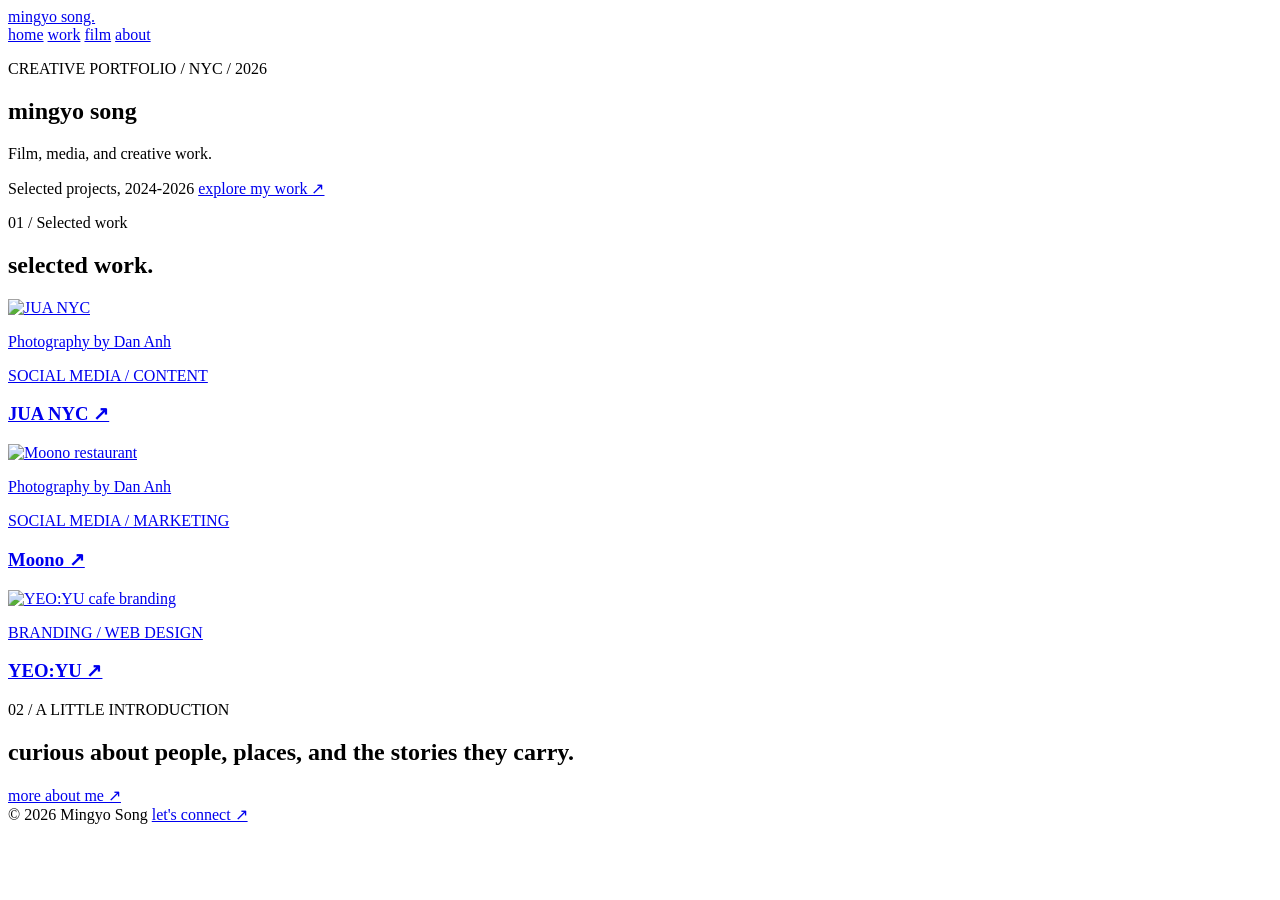
==== index.html @ f7ab4a39 "Add initial HTML structure for homepage" ====
<!DOCTYPE html>
<html lang="en">
<head>
  <meta charset="UTF-8">
  <meta name="viewport" content="width=device-width, initial-scale=1.0">
  <title>Home | Mingyo Song</title>
  <link rel="stylesheet" href="styles.css">
</head>
<body>

  <header class="site-header">
    <a class="logo" href="index.html">mingyo song.</a>
    <nav>
      <a class="active" href="index.html">home</a>
      <a href="work.html">work</a>
      <a href="film.html">film</a>
      <a href="about.html">about</a>
    </nav>
  </header>

  <main>
    <section class="hero">
      <p class="eyebrow">CREATIVE PORTFOLIO / NYC / 2026</p>
      <h1>mingyo song</h1>
      <p class="hero-description">
        Film, media, and creative work.
      </p>

      <div class="hero-bottom">
        <span>Selected projects, 2024-2026</span>
        <a href="work.html">explore my work ↗</a>
      </div>
    </section>

    <section class="section">
      <div class="section-heading">
        <p class="eyebrow">01 / Selected work</p>
        <h2>selected work<span class="accent">.</span></h2>
      </div>

<div class="project-grid">

  <!-- JUA NYC -->
  <a class="project-card"
     href="https://www.instagram.com/jua.nyc/"
     target="_blank"
     rel="noopener noreferrer">

    
<div class="project-image">
  <img src="images/jua.jpg" alt="JUA NYC">
</div>

<p class="photo-credit">Photography by Dan Anh</p>
<p class="project-type">SOCIAL MEDIA / CONTENT</p>
<h3>JUA NYC ↗</h3>

  </a>

  <!-- Moono -->
  <a class="project-card"
     href="https://www.instagram.com/moono.nyc/"
     target="_blank"
     rel="noopener noreferrer">

    
<div class="project-image">
  <img src="images/moono.jpg" alt="Moono restaurant">
</div>

<p class="photo-credit">Photography by Dan Anh</p>
<p class="project-type">SOCIAL MEDIA / MARKETING</p>
<h3>Moono ↗</h3>

  <!-- YEO:YU -->
  <a class="project-card"
     href="https://mingyos0ng.github.io/yeo-yu-cafe/yeoyu.html"
     target="_blank"
     rel="noopener noreferrer">

    <div class="project-image">
      <img src="images/yeoyu.jpg" alt="YEO:YU cafe branding">
    </div>

    <p class="project-type">BRANDING / WEB DESIGN</p>
    <h3>YEO:YU ↗</h3>
  </a>
</div>

    </section>

    <section class="intro-strip">
      <p class="eyebrow">02 / A LITTLE INTRODUCTION</p>
      <h2>curious about people, places, and the stories they carry.</h2>
      <a href="about.html">more about me ↗</a>
    </section>
  </main>

  <footer>
    <span>© 2026 Mingyo Song</span>
    <a href="about.html#contact">let's connect ↗</a>
  </footer>

</body>
</html>
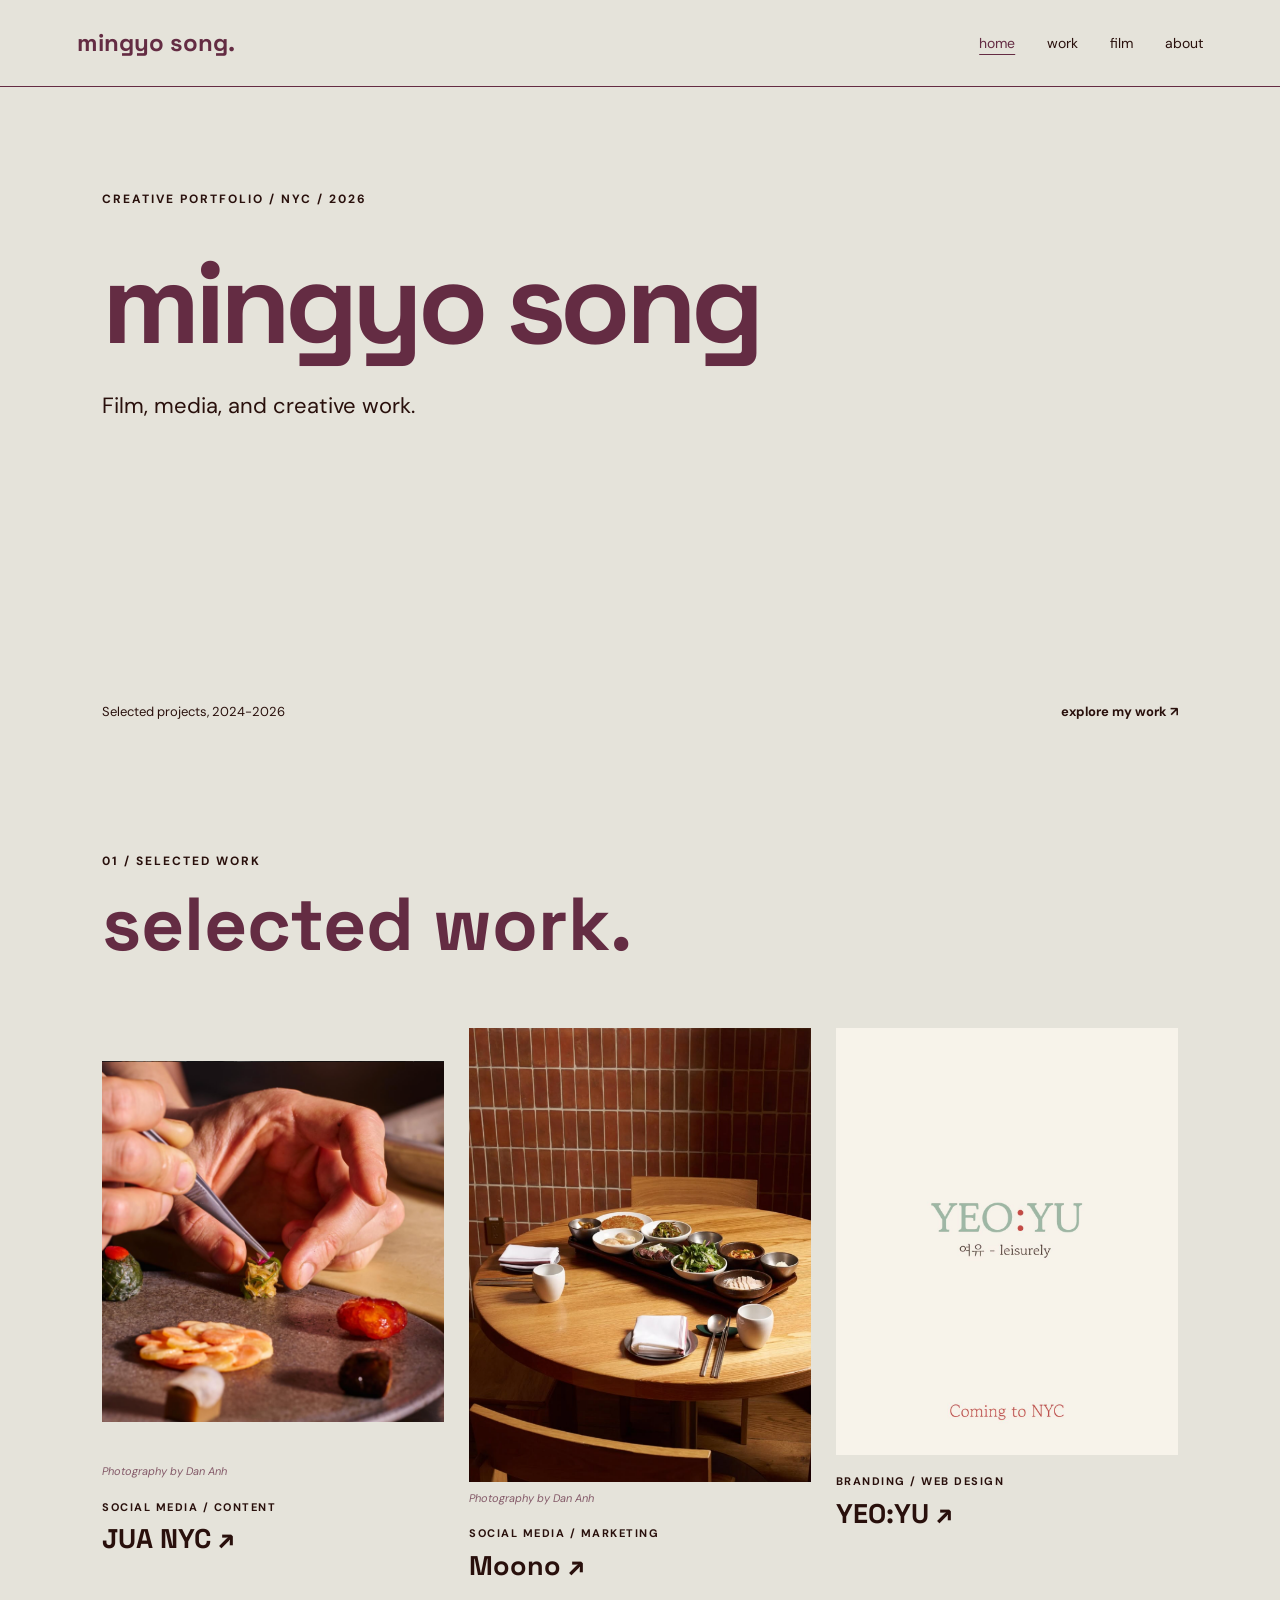
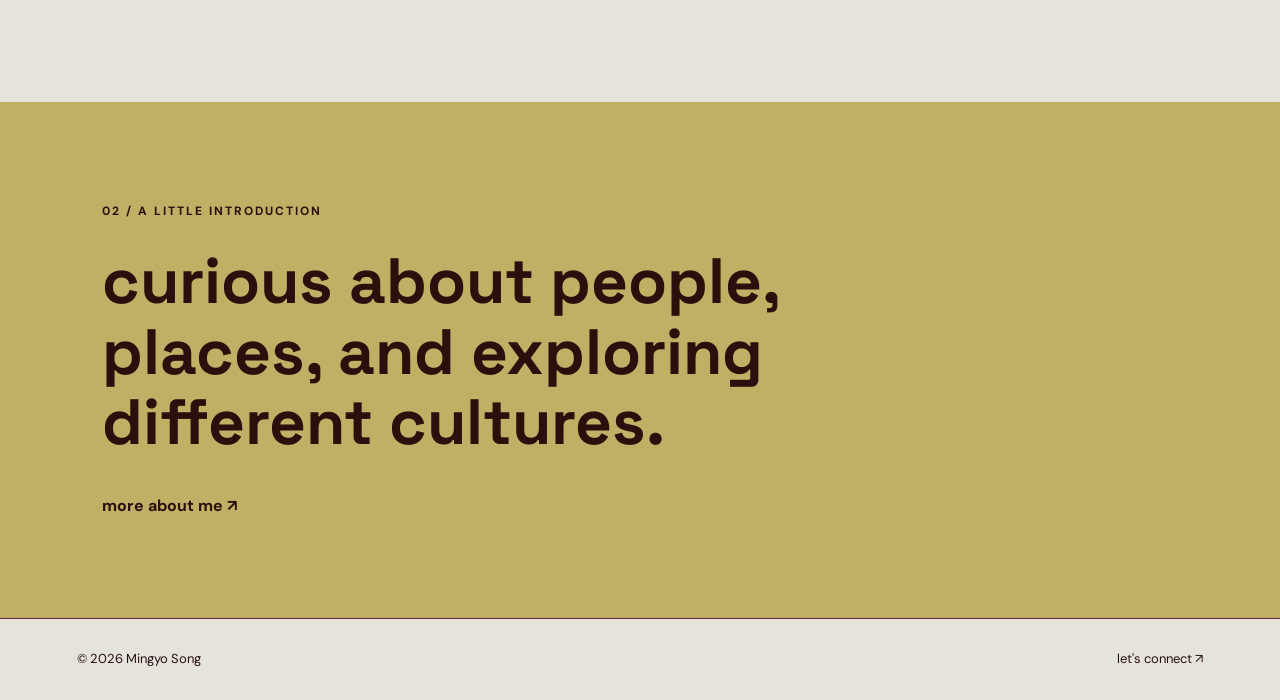
==== commit 50333877: "Add files via upload" ====
--- a/index.html
+++ b/index.html
@@ -92,7 +92,7 @@
 
     <section class="intro-strip">
       <p class="eyebrow">02 / A LITTLE INTRODUCTION</p>
-      <h2>curious about people, places, and the stories they carry.</h2>
+      <h2>curious about people, places, and exploring different cultures.</h2>
       <a href="about.html">more about me ↗</a>
     </section>
   </main>
--- a/styles.css
+++ b/styles.css
@@ -0,0 +1,797 @@
+@import url('https://fonts.googleapis.com/css2?family=DM+Sans:wght@400;500;600;700&family=Space+Grotesk:wght@400;500;600;700&display=swap');
+
+/* COLORS */
+
+:root {
+  --cream: #E5E3DA;
+  --plum: #642C43;
+  --oxblood: #5A1D22;
+  --chartreuse: #BFB065;
+  --blue: #A9C0CB;
+  --cobalt: #26449E;
+  --chocolate: #29100C;
+}
+
+/* GENERAL */
+
+* {
+  box-sizing: border-box;
+}
+
+html {
+  scroll-behavior: smooth;
+}
+
+body {
+  margin: 0;
+  background: var(--cream);
+  color: var(--chocolate);
+  font-family: 'DM Sans', sans-serif;
+  line-height: 1.6;
+}
+
+img,
+video {
+  display: block;
+  max-width: 100%;
+}
+
+a {
+  color: inherit;
+  text-decoration: none;
+}
+
+h1,
+h2,
+h3 {
+  font-family: 'Space Grotesk', sans-serif;
+  line-height: 1.1;
+  margin-top: 0;
+}
+
+p {
+  margin-top: 0;
+}
+
+.eyebrow {
+  font-size: 12px;
+  font-weight: 700;
+  letter-spacing: 2px;
+  text-transform: uppercase;
+}
+
+.accent {
+  color: var(--plum);
+}
+
+/* NAVIGATION */
+
+.site-header {
+  width: 100%;
+  padding: 24px 6%;
+  display: flex;
+  justify-content: space-between;
+  align-items: center;
+  gap: 24px;
+  border-bottom: 1px solid var(--plum);
+}
+
+.logo {
+  color: var(--plum);
+  font-family: 'Space Grotesk', sans-serif;
+  font-size: 24px;
+  font-weight: 700;
+  white-space: nowrap;
+}
+
+nav {
+  display: flex;
+  align-items: center;
+  flex-wrap: wrap;
+  gap: clamp(14px, 2.5vw, 32px);
+}
+
+nav a {
+  font-size: 14px;
+}
+
+nav a:hover,
+nav a.active {
+  color: var(--plum);
+  text-decoration: underline;
+  text-underline-offset: 6px;
+}
+
+/* HOME PAGE */
+
+.hero {
+  min-height: 75vh;
+  padding: clamp(65px, 8vw, 110px) 8% 40px;
+  display: flex;
+  flex-direction: column;
+  justify-content: center;
+}
+
+.hero h1 {
+  color: var(--plum);
+  font-size: clamp(48px, 9vw, 125px);
+  letter-spacing: -0.05em;
+  margin: 20px 0;
+}
+
+.hero h1 em {
+  color: var(--oxblood);
+  font-style: normal;
+}
+
+.hero-description {
+  max-width: 520px;
+  font-size: clamp(17px, 2vw, 22px);
+}
+
+.hero-bottom {
+  display: flex;
+  justify-content: space-between;
+  gap: 20px;
+  margin-top: auto;
+  padding-top: 65px;
+  font-size: 13px;
+}
+
+.hero-bottom a,
+.intro-strip a {
+  font-weight: 700;
+}
+
+.hero-bottom a:hover,
+.intro-strip a:hover {
+  text-decoration: underline;
+}
+
+/* SHARED SECTIONS */
+
+.section {
+  width: 100%;
+  padding: clamp(55px, 7vw, 90px) 8%;
+}
+
+.section-heading {
+  margin-bottom: 40px;
+}
+
+.section-heading h2 {
+  color: var(--plum);
+  font-size: clamp(40px, 6vw, 75px);
+}
+
+.project-grid {
+  display: grid;
+  grid-template-columns: repeat(3, minmax(0, 1fr));
+  gap: 25px;
+}
+
+.project-card {
+  min-width: 0;
+}
+
+.project-image {
+  width: 100%;
+  aspect-ratio: 4 / 5;
+  display: flex;
+  align-items: center;
+  justify-content: center;
+  font-family: 'Space Grotesk', sans-serif;
+  font-size: clamp(20px, 2.5vw, 30px);
+  font-weight: 700;
+  transition: transform 0.3s ease;
+}
+
+.project-card:hover .project-image {
+  transform: translateY(-5px);
+}
+
+.project-image.plum {
+  background: var(--plum);
+  color: var(--cream);
+}
+
+.project-image.blue {
+  background: var(--blue);
+  color: var(--plum);
+}
+
+.project-image.green {
+  background: var(--chartreuse);
+  color: var(--chocolate);
+}
+
+.project-type {
+  font-size: 11px;
+  font-weight: 700;
+  letter-spacing: 1.5px;
+  margin: 18px 0 8px;
+}
+
+.photo-credit {
+  font-size: 11px;
+  color: var(--plum);
+  opacity: 0.75;
+  font-style: italic;
+  margin: 8px 0 0;
+}
+
+.project-card h3 {
+  font-size: 27px;
+  margin-bottom: 12px;
+}
+
+.project-card>p:last-child {
+  font-size: 15px;
+}
+
+.intro-strip {
+  background: var(--chartreuse);
+  padding: clamp(65px, 8vw, 100px) 8%;
+}
+
+.intro-strip h2 {
+  max-width: 850px;
+  font-size: clamp(35px, 5vw, 65px);
+  margin: 25px 0 35px;
+}
+
+/* WORK AND FILM PAGE HEADINGS */
+
+.page-intro {
+  padding: clamp(55px, 7vw, 95px) 8% 45px;
+}
+
+.page-intro h1 {
+  font-size: clamp(45px, 7vw, 95px);
+  letter-spacing: -0.04em;
+  margin: 20px 0;
+}
+
+.page-intro>p:last-child {
+  max-width: 600px;
+  font-size: 19px;
+}
+
+/* FILM PAGE */
+
+.film-feature {
+  display: grid;
+  grid-template-columns: minmax(0, 1.5fr) minmax(0, 1fr);
+  gap: 50px;
+  align-items: center;
+}
+
+.film-placeholder {
+  aspect-ratio: 16 / 10;
+  background: var(--plum);
+  color: var(--cream);
+  display: flex;
+  align-items: center;
+  justify-content: center;
+  font-size: 12px;
+  letter-spacing: 2px;
+  text-align: center;
+}
+
+.film-details h2 {
+  font-size: clamp(30px, 4vw, 42px);
+}
+
+/* CLICKABLE FILM THUMBNAIL */
+
+.film-thumbnail {
+  position: relative;
+  display: block;
+  width: 100%;
+  aspect-ratio: 16 / 9;
+  overflow: hidden;
+  background: var(--plum);
+}
+
+.film-thumbnail img {
+  width: 100%;
+  height: 100%;
+  object-fit: cover;
+  transition: transform 0.4s ease;
+}
+
+.film-thumbnail:hover img {
+  transform: scale(1.04);
+}
+
+.play-button {
+  position: absolute;
+  top: 50%;
+  left: 50%;
+  transform: translate(-50%, -50%);
+
+  width: 65px;
+  height: 65px;
+
+  display: flex;
+  align-items: center;
+  justify-content: center;
+
+  background: var(--plum);
+  color: var(--cream);
+  border-radius: 50%;
+  font-size: 22px;
+}
+
+.film-link {
+  display: inline-block;
+  margin-top: 20px;
+  color: var(--plum);
+  font-weight: 700;
+}
+
+.film-link:hover {
+  text-decoration: underline;
+}
+
+/* VIMEO VIDEO PLAYER */
+
+.film-video {
+  width: 100%;
+  aspect-ratio: 16 / 9;
+  overflow: hidden;
+  background: #29100C;
+}
+
+.film-video iframe {
+  display: block;
+  width: 100%;
+  height: 100%;
+  border: none;
+}
+
+/* PERSONAL VIDEOS */
+
+.vlog-intro {
+  max-width: 600px;
+  margin-bottom: 35px;
+}
+
+.youtube-channel-link {
+  display: inline-block;
+  margin-top: 35px;
+  color: var(--plum);
+  font-weight: 700;
+  text-decoration: none;
+}
+
+.youtube-channel-link:hover {
+  text-decoration: underline;
+}
+
+/* =====================================
+   PERSONAL PROJECTS
+===================================== */
+
+.personal-project-details {
+  max-width: 650px;
+  margin-top: 25px;
+}
+
+.personal-project-details h3 {
+  font-family: 'Space Grotesk', sans-serif;
+  font-size: clamp(25px, 3vw, 36px);
+  margin: 8px 0 14px;
+}
+
+.personal-project-details p {
+  line-height: 1.7;
+}
+
+.personal-project-details a {
+  display: inline-block;
+  margin-top: 18px;
+  color: var(--plum);
+  font-weight: 700;
+  text-decoration: none;
+}
+
+.personal-project-details a:hover {
+  text-decoration: underline;
+}
+
+
+/* =====================================
+   CLICKABLE PHOTOGRAPHY GALLERY
+===================================== */
+
+.personal-gallery {
+  display: grid;
+  grid-template-columns: repeat(3, minmax(0, 1fr));
+  gap: 20px;
+  margin-top: 35px;
+}
+
+.personal-gallery a {
+  display: block;
+  overflow: hidden;
+  aspect-ratio: 4 / 5;
+}
+
+.personal-gallery img {
+  display: block;
+  width: 100%;
+  height: 100%;
+  object-fit: cover;
+  transition: transform 0.4s ease;
+}
+
+.personal-gallery a:hover img {
+  transform: scale(1.04);
+}
+
+.personal-gallery a:focus-visible {
+  outline: 3px solid var(--plum);
+  outline-offset: 4px;
+}
+
+
+/* =====================================
+   MOBILE
+===================================== */
+
+@media (max-width: 600px) {
+
+  .personal-gallery {
+    grid-template-columns: 1fr;
+    gap: 16px;
+  }
+
+  .personal-gallery a {
+    aspect-ratio: 4 / 5;
+  }
+
+}
+
+/* ABOUT PAGE */
+
+.about-layout {
+  width: min(100%, 1200px);
+  margin: 0 auto;
+  padding: 90px 6%;
+  display: grid;
+  grid-template-columns: minmax(0, 380px) minmax(0, 1fr);
+  gap: clamp(35px, 5vw, 75px);
+  align-items: center;
+}
+
+.portrait-container {
+  width: 100%;
+  max-width: 380px;
+  aspect-ratio: 3 / 4;
+  overflow: hidden;
+}
+
+.portrait-container img {
+  display: block;
+  width: 100%;
+  height: 100%;
+  object-fit: cover;
+  object-position: center 35%;
+}
+
+.about-copy {
+  min-width: 0;
+  max-width: 600px;
+}
+
+.about-copy h1 {
+  color: var(--chocolate);
+  font-size: clamp(36px, 4vw, 58px);
+  letter-spacing: -0.04em;
+  line-height: 1.1;
+  margin: 15px 0 30px;
+}
+
+.about-copy p:not(.eyebrow) {
+  font-size: 16px;
+  line-height: 1.8;
+  margin-bottom: 20px;
+}
+
+/* CONTACT SECTION */
+
+.contact-section {
+  background: var(--plum);
+  color: var(--cream);
+  padding: clamp(70px, 8vw, 100px) 8%;
+  scroll-margin-top: 20px;
+}
+
+.contact-section h2 {
+  font-size: clamp(55px, 9vw, 110px);
+  margin: 20px 0;
+}
+
+.contact-section h2 span {
+  color: var(--chartreuse);
+}
+
+.contact-section>p:not(.eyebrow) {
+  max-width: 500px;
+  font-size: 18px;
+}
+
+.contact-links {
+  display: flex;
+  gap: 30px;
+  margin-top: 40px;
+}
+
+.contact-links a {
+  color: var(--chartreuse);
+  font-weight: 700;
+}
+
+.contact-links a:hover {
+  text-decoration: underline;
+}
+
+/* FOOTER */
+
+footer {
+  display: flex;
+  justify-content: space-between;
+  gap: 20px;
+  padding: 30px 6%;
+  border-top: 1px solid var(--plum);
+  font-size: 13px;
+}
+
+
+.about-copy .nickname {
+  color: var(--plum);
+  font-family: 'Space Grotesk', sans-serif;
+  font-size: clamp(19px, 2vw, 25px);
+  font-weight: 500;
+  margin-top: -20px;
+  margin-bottom: 30px;
+}
+
+/* WRITING PROJECT */
+
+.writing-project {
+  max-width: 750px;
+  padding: 35px 0;
+  border-top: 1px solid var(--plum);
+}
+
+.writing-project h3 {
+  font-size: clamp(28px, 4vw, 42px);
+  margin: 15px 0 20px;
+}
+
+.writing-project>p:not(.eyebrow) {
+  max-width: 600px;
+  font-size: 16px;
+  line-height: 1.8;
+}
+
+.writing-project a {
+  display: inline-block;
+  margin-top: 15px;
+  color: var(--plum);
+  font-weight: 700;
+}
+
+.writing-project a:hover {
+  text-decoration: underline;
+}
+
+/* TABLET */
+
+@media (max-width: 900px) {
+  .project-grid {
+    grid-template-columns: repeat(2, minmax(0, 1fr));
+  }
+
+  .film-feature {
+    gap: 30px;
+  }
+
+  .about-layout {
+    grid-template-columns: minmax(0, 300px) minmax(0, 1fr);
+    gap: 30px;
+  }
+
+  .portrait-container {
+    max-width: 300px;
+  }
+}
+
+/* MOBILE */
+
+@media (max-width: 750px) {
+  .site-header {
+    padding: 20px 6%;
+  }
+
+  .logo {
+    font-size: 21px;
+  }
+
+  nav {
+    gap: 14px;
+  }
+
+  .about-layout {
+    grid-template-columns: 1fr;
+    padding: 55px 6%;
+    gap: 35px;
+  }
+
+  .portrait-container {
+    width: 100%;
+    max-width: 340px;
+    margin: 0 auto;
+  }
+
+  .about-copy {
+    max-width: 100%;
+  }
+
+  .about-copy h1 {
+    font-size: clamp(36px, 8vw, 50px);
+  }
+
+  .film-feature {
+    grid-template-columns: 1fr;
+  }
+
+  .hero {
+    min-height: 65vh;
+    padding: 65px 6% 30px;
+  }
+
+  .hero h1 {
+    font-size: clamp(45px, 11vw, 80px);
+  }
+
+  .hero-bottom {
+    flex-direction: column;
+    padding-top: 40px;
+  }
+
+  .section,
+  .page-intro {
+    padding-left: 6%;
+    padding-right: 6%;
+  }
+
+  .intro-strip,
+  .contact-section {
+    padding: 70px 6%;
+  }
+}
+
+/* SMALL PHONES */
+
+@media (max-width: 550px) {
+  .site-header {
+    flex-direction: column;
+    gap: 12px;
+  }
+
+  nav {
+    justify-content: center;
+  }
+
+
+  .project-image {
+    width: 100%;
+    aspect-ratio: 4 / 5;
+    overflow: hidden;
+    background: var(--blue);
+  }
+
+  .project-image img {
+    width: 100%;
+    height: 100%;
+    object-fit: cover;
+    object-position: center;
+    transition: transform 0.4s ease;
+  }
+
+  .project-card:hover .project-image img {
+    transform: scale(1.04);
+  }
+
+}
+
+/* WORK PAGE SPACING */
+
+.page-intro+.section {
+  padding-top: 30px;
+}
+
+.project-grid {
+  margin-bottom: 20px;
+}
+
+/* Dividers between work sections */
+
+.project-grid+.section {
+  border-top: 1px solid rgba(100, 44, 67, 0.2);
+}
+
+.section:has(.personal-project-details),
+.section:has(.writing-project) {
+  padding-top: 75px;
+  padding-bottom: 75px;
+  border-top: 1px solid rgba(100, 44, 67, 0.2);
+}
+
+/* Section headings */
+
+.section-heading {
+  margin-bottom: 35px;
+}
+
+.section-heading h2 {
+  margin-top: 10px;
+}
+
+/* Writing section */
+
+.writing-project {
+  max-width: 750px;
+}
+
+/* Mobile spacing */
+
+@media (max-width: 600px) {
+
+  .section:has(.personal-project-details),
+  .section:has(.writing-project) {
+    padding-top: 50px;
+    padding-bottom: 50px;
+  }
+}
+
+
+/* SKILLS SECTION */
+
+.skills-section {
+  border-top: 1px solid rgba(100, 44, 67, 0.2);
+}
+
+.skills-grid {
+  display: grid;
+  grid-template-columns: repeat(3, minmax(0, 1fr));
+  gap: 35px;
+  margin-top: 35px;
+}
+
+.skill-category {
+  padding-top: 18px;
+  border-top: 2px solid var(--plum);
+}
+
+.skill-category h3 {
+  font-family: 'Space Grotesk', sans-serif;
+  font-size: 20px;
+  font-weight: 600;
+  margin-bottom: 15px;
+}
+
+.skill-category p {
+  font-size: 15px;
+  line-height: 1.9;
+}
+
+@media (max-width: 700px) {
+  .skills-grid {
+    grid-template-columns: 1fr;
+    gap: 25px;
+  }
+}
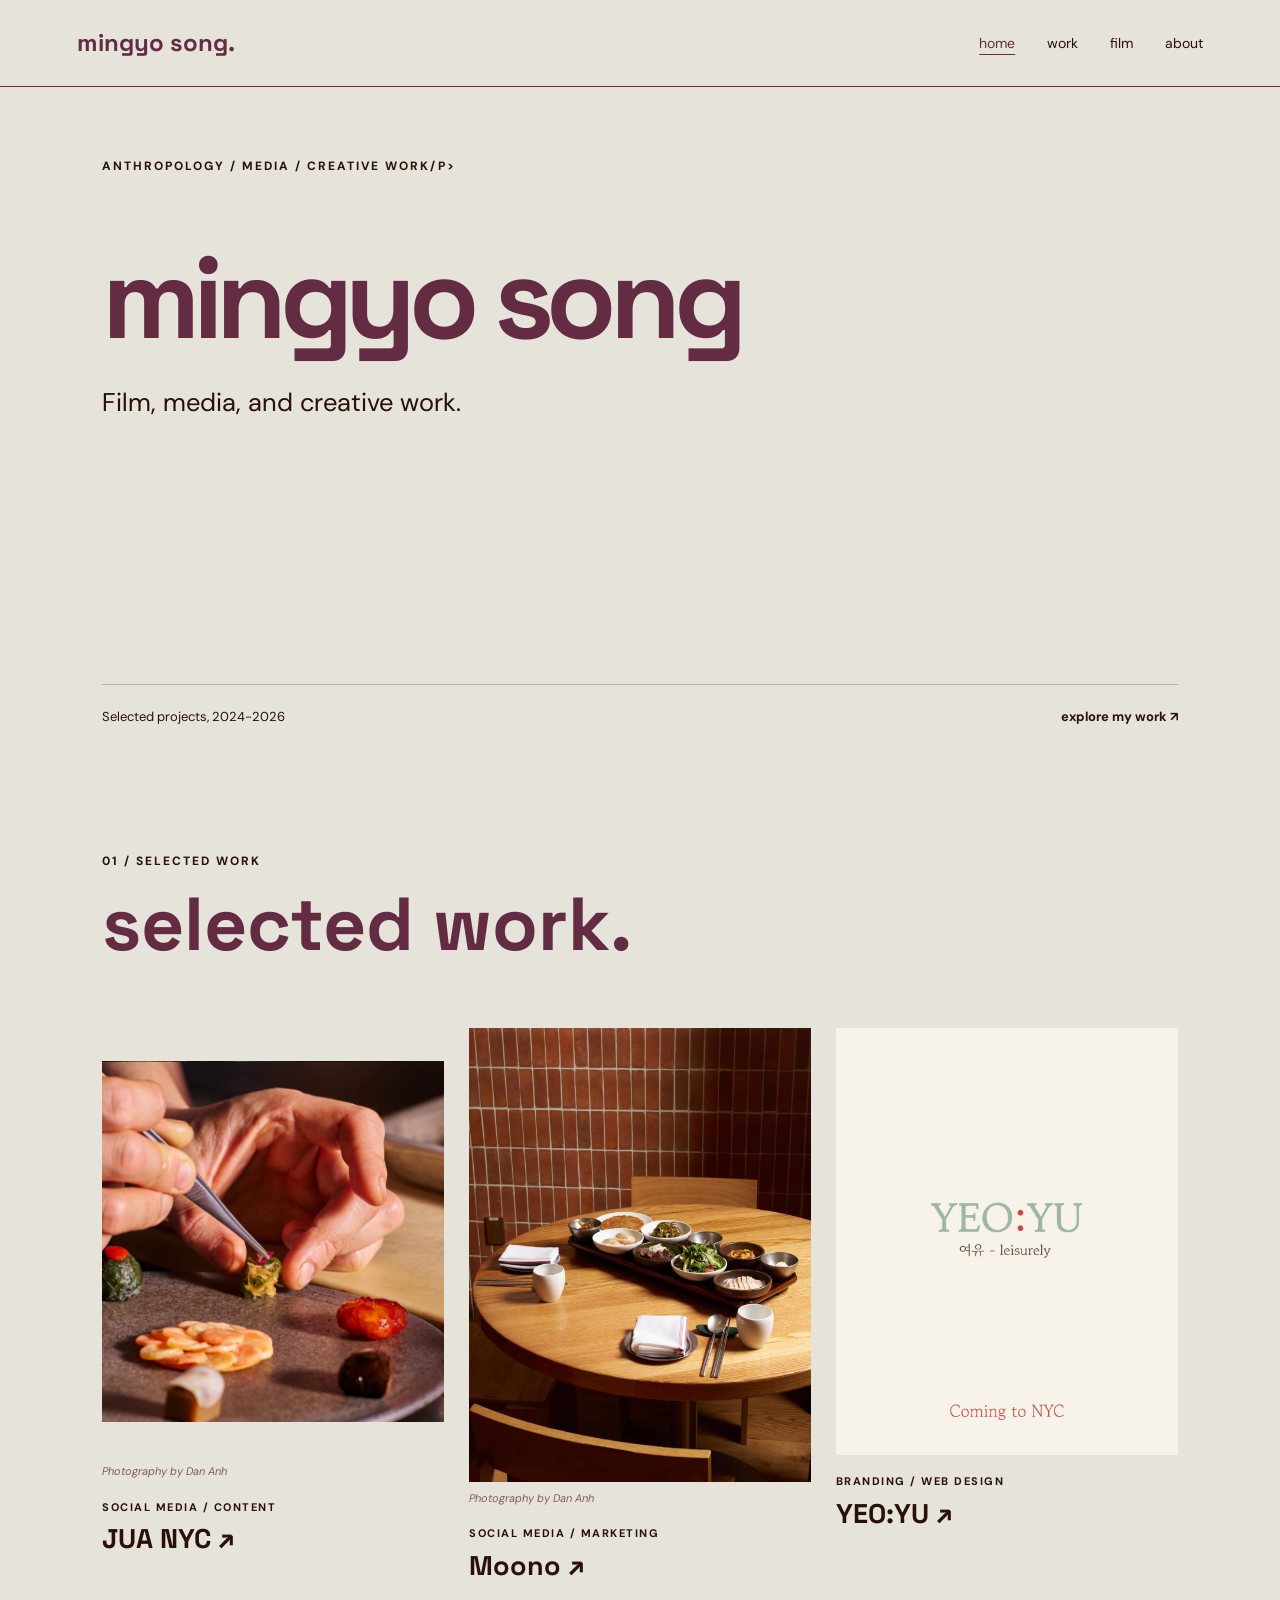
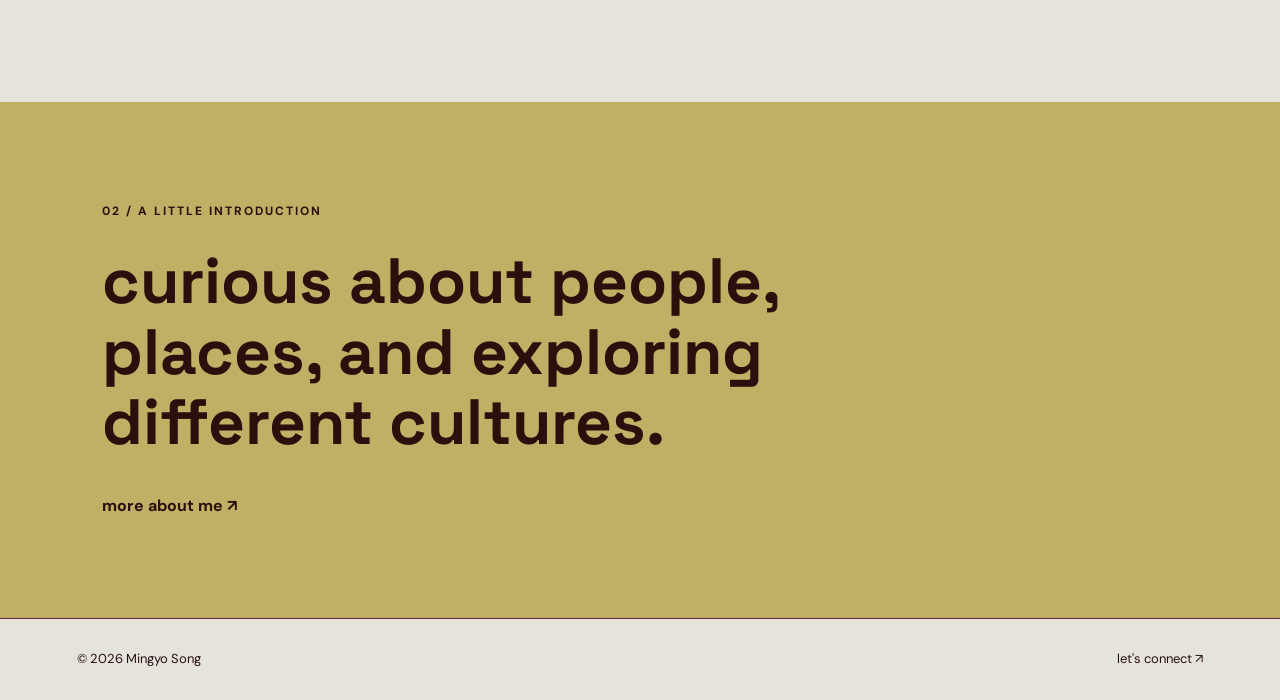
==== commit de2093d8: "Update eyebrow text in index.html" ====
--- a/index.html
+++ b/index.html
@@ -21,7 +21,7 @@
 
   <main>
     <section class="hero">
-      <p class="eyebrow">CREATIVE PORTFOLIO / NYC / 2026</p>
+      <p class="eyebrow">ANTHROPOLOGY / MEDIA / CREATIVE WORK/p>
       <h1>mingyo song</h1>
       <p class="hero-description">
         Film, media, and creative work.
--- a/styles.css
+++ b/styles.css
@@ -794,4 +794,52 @@
     grid-template-columns: 1fr;
     gap: 25px;
   }
-}+}
+
+/* HOME HERO REFINEMENTS */
+
+.hero {
+  min-height: 75vh;
+  display: flex;
+  flex-direction: column;
+  justify-content: flex-start;
+  padding-top: 70px;
+  padding-bottom: 35px;
+}
+
+.hero h1 {
+  font-size: clamp(70px, 9vw, 160px);
+  line-height: 0.95;
+  letter-spacing: -0.065em;
+  margin-top: 55px;
+  margin-bottom: 30px;
+}
+
+.hero-description {
+  font-size: clamp(20px, 2vw, 28px);
+  margin-top: 0;
+}
+
+.hero-bottom {
+  margin-top: auto;
+  padding-top: 22px;
+  border-top: 1px solid rgba(100, 44, 67, 0.3);
+}
+
+/* MOBILE */
+
+@media (max-width: 700px) {
+  .hero {
+    min-height: 65vh;
+    padding-top: 50px;
+  }
+
+  .hero h1 {
+    font-size: clamp(55px, 12vw, 90px);
+    margin-top: 40px;
+  }
+
+  .hero-bottom {
+    gap: 15px;
+  }
+}
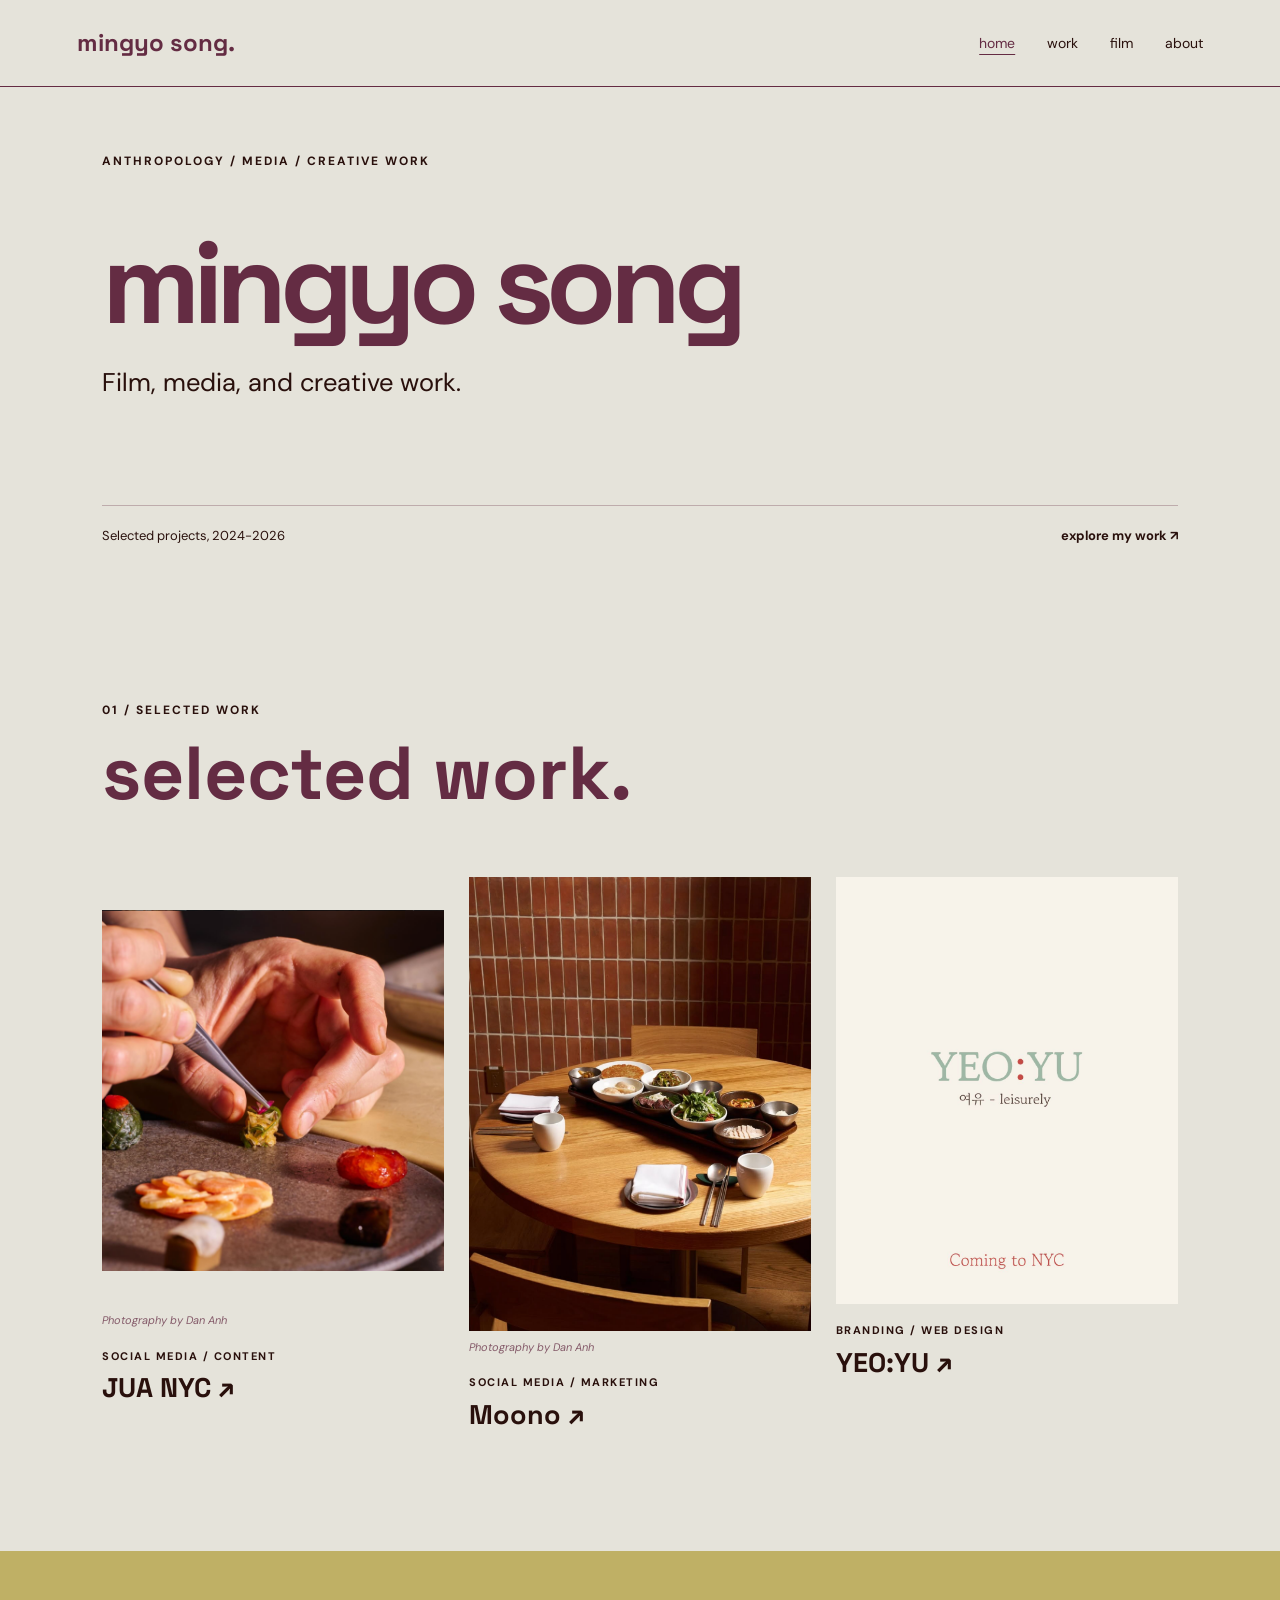
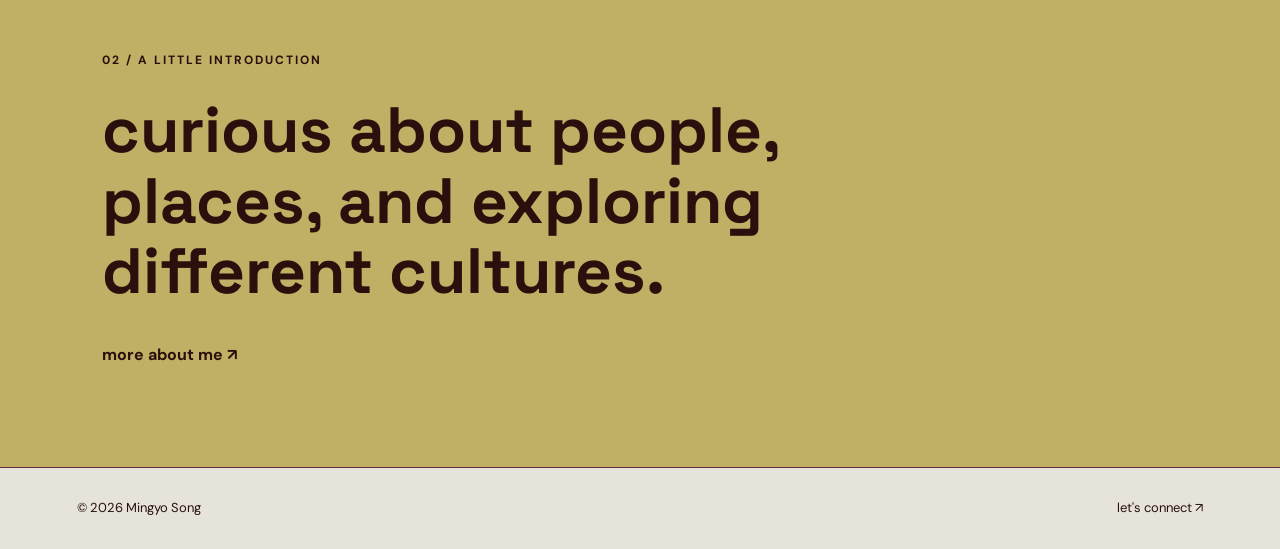
==== commit 156a6859: "Fix closing tag for eyebrow paragraph in index.html" ====
--- a/index.html
+++ b/index.html
@@ -21,7 +21,7 @@
 
   <main>
     <section class="hero">
-      <p class="eyebrow">ANTHROPOLOGY / MEDIA / CREATIVE WORK/p>
+      <p class="eyebrow">ANTHROPOLOGY / MEDIA / CREATIVE WORK</p>
       <h1>mingyo song</h1>
       <p class="hero-description">
         Film, media, and creative work.
--- a/styles.css
+++ b/styles.css
@@ -796,23 +796,22 @@
   }
 }
 
-/* HOME HERO REFINEMENTS */
+/* HOME HERO */
 
 .hero {
-  min-height: 75vh;
+  min-height: auto;
   display: flex;
   flex-direction: column;
-  justify-content: flex-start;
-  padding-top: 70px;
-  padding-bottom: 35px;
+  padding-top: 65px;
+  padding-bottom: 65px;
 }
 
 .hero h1 {
   font-size: clamp(70px, 9vw, 160px);
   line-height: 0.95;
   letter-spacing: -0.065em;
-  margin-top: 55px;
-  margin-bottom: 30px;
+  margin-top: 45px;
+  margin-bottom: 25px;
 }
 
 .hero-description {
@@ -821,9 +820,27 @@
 }
 
 .hero-bottom {
-  margin-top: auto;
-  padding-top: 22px;
+  margin-top: 75px;
+  padding-top: 20px;
   border-top: 1px solid rgba(100, 44, 67, 0.3);
+}
+
+/* MOBILE */
+
+@media (max-width: 700px) {
+  .hero {
+    padding-top: 45px;
+    padding-bottom: 45px;
+  }
+
+  .hero h1 {
+    font-size: clamp(55px, 12vw, 90px);
+    margin-top: 35px;
+  }
+
+  .hero-bottom {
+    margin-top: 50px;
+  }
 }
 
 /* MOBILE */
